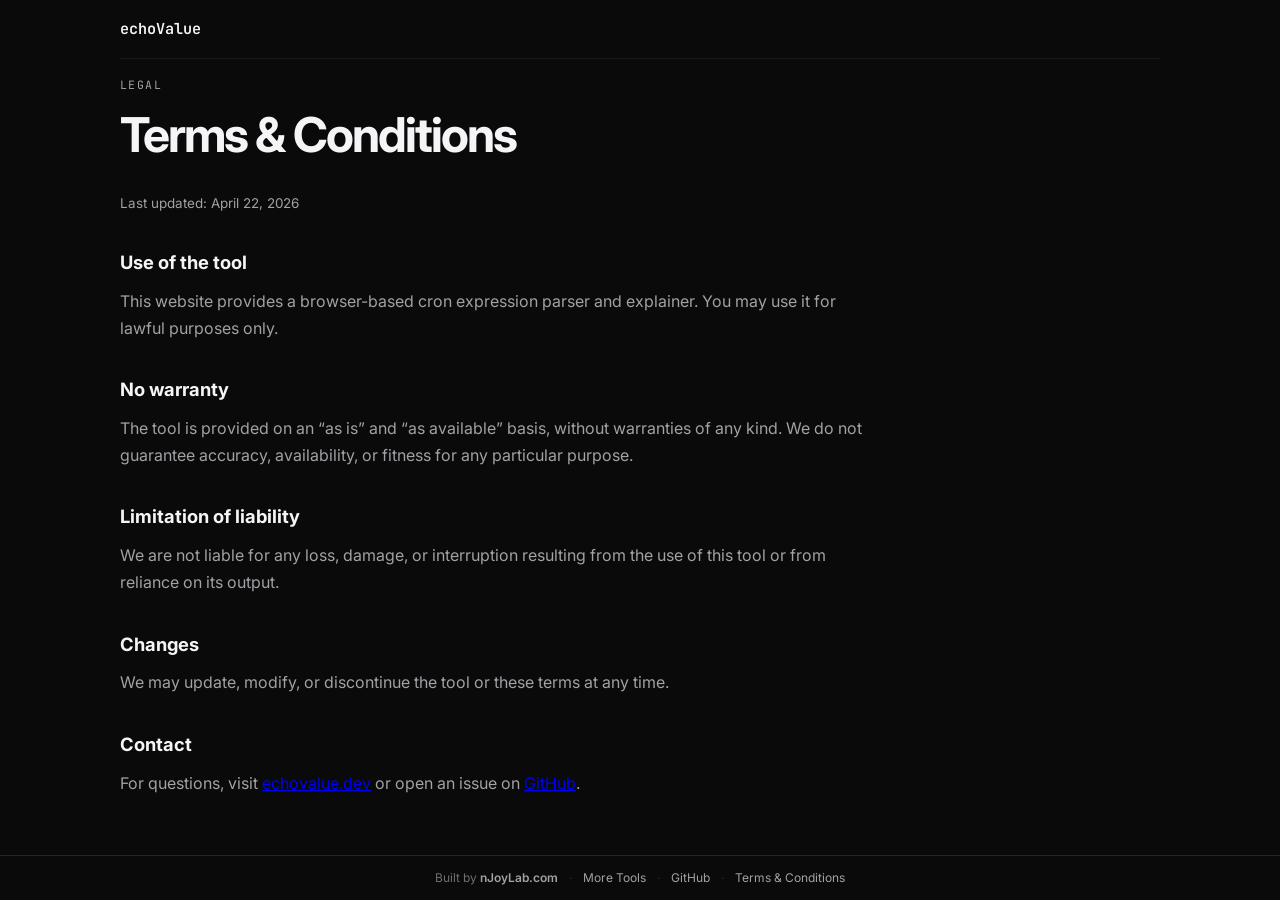
==== toc.html @ 87b90081 "Design: Add footer and minimal terms page" ====
<!doctype html>
<html lang="en">
  <head>
    <meta charset="UTF-8" />
    <meta http-equiv="X-UA-Compatible" content="IE=edge" />
    <meta name="viewport" content="width=device-width, initial-scale=1.0" />
    <title>Terms &amp; Conditions | echoValue Cron Parser</title>
    <meta
      name="description"
      content="Minimal terms and conditions for the echoValue cron expression parser."
    />
    <meta name="robots" content="index,follow" />
    <link rel="canonical" href="https://crontab.echovalue.dev/toc.html" />
    <link rel="preconnect" href="https://fonts.googleapis.com" />
    <link rel="preconnect" href="https://fonts.gstatic.com" crossorigin />
    <link
      rel="stylesheet"
      href="https://fonts.googleapis.com/css2?family=Inter:wght@400;500;600;700&family=JetBrains+Mono:wght@400;500;600&display=swap"
    />
    <link rel="stylesheet" href="./styles.css" />
  </head>
  <body>
    <div class="page-shell">
      <main class="workspace terms-page">
        <section class="toolbar">
          <div class="brand-lockup">
            <span class="brand-mark">echoValue</span>
          </div>
        </section>

        <section class="terms-content">
          <p class="section-label">Legal</p>
          <h1>Terms &amp; Conditions</h1>
          <p class="editor-footnote">Last updated: April 22, 2026</p>

          <h2>Use of the tool</h2>
          <p>
            This website provides a browser-based cron expression parser and explainer.
            You may use it for lawful purposes only.
          </p>

          <h2>No warranty</h2>
          <p>
            The tool is provided on an “as is” and “as available” basis, without warranties
            of any kind. We do not guarantee accuracy, availability, or fitness for any
            particular purpose.
          </p>

          <h2>Limitation of liability</h2>
          <p>
            We are not liable for any loss, damage, or interruption resulting from the use
            of this tool or from reliance on its output.
          </p>

          <h2>Changes</h2>
          <p>
            We may update, modify, or discontinue the tool or these terms at any time.
          </p>

          <h2>Contact</h2>
          <p>
            For questions, visit <a href="https://www.echovalue.dev/" target="_blank" rel="noopener noreferrer">echovalue.dev</a>
            or open an issue on
            <a href="https://github.com/njoylab/crontab.echovalue.dev" target="_blank" rel="noopener noreferrer">GitHub</a>.
          </p>
        </section>
      </main>
      <footer class="site-footer">
        <span>Built by <a href="https://njoylab.com" class="footer-brand" target="_blank" rel="noopener noreferrer">nJoyLab.com</a></span>
        <span class="footer-sep">·</span>
        <a href="https://www.echovalue.dev/" target="_blank" rel="noopener noreferrer">More Tools</a>
        <span class="footer-sep">·</span>
        <a href="https://github.com/njoylab/crontab.echovalue.dev" target="_blank" rel="noopener noreferrer">GitHub</a>
        <span class="footer-sep">·</span>
        <a href="./toc.html">Terms &amp; Conditions</a>
      </footer>
    </div>
  </body>
</html>
---- styles.css ----
:root {
  --color-bg: #0a0a0a;
  --color-surface: #141414;
  --color-surface-muted: #111111;
  --color-border: #262626;
  --color-border-hover: #3a3a3c;
  --color-text-primary: #f5f5f7;
  --color-text-secondary: #a1a1a6;
  --color-text-muted: #6e6e73;
  --color-accent: #0a84ff;
  --color-success: #30d158;
  --color-error: #ff453a;
  --radius-sm: 8px;
  --radius-md: 12px;
  --radius-lg: 16px;
  --font-sans: "Inter", -apple-system, BlinkMacSystemFont, "Segoe UI", sans-serif;
  --font-mono: "JetBrains Mono", "Fira Code", "Monaco", monospace;
  --transition-fast: 0.15s ease;
}

* {
  box-sizing: border-box;
}

html {
  scroll-behavior: smooth;
}

body {
  margin: 0;
  background: var(--color-bg);
  color: var(--color-text-primary);
  font-family: var(--font-sans);
  line-height: 1.7;
  -webkit-font-smoothing: antialiased;
  -moz-osx-font-smoothing: grayscale;
}

::selection {
  background-color: rgba(10, 132, 255, 0.24);
  color: var(--color-text-primary);
}

button,
a,
input {
  font: inherit;
}

code,
.brand-lockup,
.section-label,
.summary-label,
.status-label,
.line-number,
.ghost-link,
.example-chip,
.cron-expression {
  font-family: var(--font-mono);
}

.page-shell {
  min-height: 100vh;
  display: flex;
  flex-direction: column;
}

.workspace {
  flex: 1;
  width: min(1040px, calc(100vw - 3rem));
  margin: 0 auto;
  padding: 1rem 0 3rem;
}

.brand-lockup {
  display: inline-flex;
  align-items: center;
  gap: 0.75rem;
  font-size: 0.95rem;
  font-weight: 600;
}

.brand-subtitle,
.editor-footnote,
.next-run,
.analysis-empty,
.env-card,
.line-number,
.cron-expression,
.editor-label {
  color: var(--color-text-secondary);
}

.brand-subtitle {
  font-size: 0.82rem;
  color: var(--color-text-muted);
}

.section-label,
.status-label {
  color: var(--color-text-muted);
  text-transform: uppercase;
  letter-spacing: 0.12em;
  font-size: 0.72rem;
}

.workspace-head h1,
.inspector-heading h2,
.analysis-card h4 {
  margin: 0;
  letter-spacing: -0.04em;
}

.ghost-link,
.example-chip {
  transition:
    color var(--transition-fast),
    border-color var(--transition-fast),
    background-color var(--transition-fast),
    transform var(--transition-fast);
}

.ghost-link {
  display: inline-flex;
  align-items: center;
  justify-content: center;
  text-decoration: none;
  border: 1px solid var(--color-border);
  border-radius: var(--radius-sm);
  padding: 0.75rem 0.95rem;
}

.ghost-link {
  background: transparent;
  color: var(--color-text-secondary);
}

#load-sample {
  display: none;
}

.ghost-link:hover,
.example-chip:hover {
  color: var(--color-text-primary);
  border-color: var(--color-border-hover);
}

.ghost-link:hover,
.example-chip:hover {
  transform: translateY(-1px);
}

.toolbar {
  display: flex;
  justify-content: space-between;
  align-items: center;
  gap: 1rem;
  padding: 0 0 1rem;
  margin-bottom: 1rem;
  border-bottom: 1px solid #171717;
}

.workspace-head {
  display: flex;
  justify-content: space-between;
  gap: 1.5rem;
  align-items: end;
  margin-bottom: 1rem;
}

.workspace-head h1 {
  max-width: 12ch;
  font-size: clamp(1.5rem, 3vw, 2rem);
  line-height: 1.05;
}

.example-block {
  margin-top: 1rem;
}

.example-row {
  display: flex;
  flex-wrap: wrap;
  gap: 0.65rem;
  justify-content: flex-start;
}

.example-chip {
  cursor: pointer;
  border: 1px solid var(--color-border);
  border-radius: var(--radius-sm);
  background: transparent;
  color: var(--color-text-secondary);
  padding: 0.66rem 0.86rem;
}

.workspace-grid {
  display: grid;
  grid-template-columns: minmax(0, 1.03fr) minmax(320px, 0.97fr);
  gap: 1rem;
}

.editor-column,
.inspector-column {
  min-width: 0;
}

.editor-label {
  display: inline-block;
  margin-bottom: 0.65rem;
  font-size: 0.86rem;
}

input,
.inspector-block,
.analysis-card,
.env-card {
  background: var(--color-surface);
  border: 1px solid var(--color-border);
}

input {
  width: 100%;
  border-radius: var(--radius-lg);
  padding: 1rem 1.1rem;
  color: var(--color-text-primary);
  line-height: 1.4;
  background: var(--color-surface-muted);
}

input:focus {
  outline: 2px solid rgba(10, 132, 255, 0.32);
  outline-offset: 3px;
}

.editor-footnote {
  font-size: 0.84rem;
  margin: 0.75rem 0 0;
}

.inspector-block {
  border-radius: var(--radius-lg);
  padding: 1rem;
}

.inspector-heading {
  margin-bottom: 0.9rem;
}

.inspector-heading h2 {
  font-size: 1.8rem;
}

.analysis-list {
  display: grid;
  gap: 0.75rem;
}

.analysis-card,
.env-card {
  border-radius: var(--radius-md);
  padding: 0.95rem;
}

.analysis-top {
  display: flex;
  justify-content: space-between;
  gap: 1rem;
  align-items: start;
}

.status-pill {
  display: inline-flex;
  align-items: center;
  gap: 0.45rem;
  border-radius: 999px;
  padding: 0.35rem 0.65rem;
  font-size: 0.75rem;
  text-transform: uppercase;
  letter-spacing: 0.08em;
}

.status-pill.valid {
  color: var(--color-success);
  background: rgba(48, 209, 88, 0.08);
}

.status-pill.invalid {
  color: var(--color-error);
  background: rgba(255, 69, 58, 0.08);
}

.cron-expression {
  margin: 0.8rem 0 0;
  font-size: 0.82rem;
}

.analysis-card h4 {
  margin: 0.75rem 0 0;
  font-size: 1.3rem;
}

.explanation {
  margin: 0.7rem 0 0;
  color: var(--color-text-secondary);
}

.runs-list {
  display: flex;
  flex-wrap: wrap;
  gap: 0.45rem;
  margin-top: 0.85rem;
}

.next-run {
  display: inline-flex;
  padding: 0.4rem 0.56rem;
  border-radius: 999px;
  background: rgba(255, 255, 255, 0.03);
  border: 1px solid rgba(255, 255, 255, 0.04);
  font-size: 0.76rem;
}

.analysis-empty {
  padding: 1rem 0.2rem 0.2rem;
}

.terms-page {
  padding-bottom: 2rem;
}

.terms-content {
  max-width: 760px;
}

.terms-content h1 {
  margin: 0 0 1rem;
  font-size: clamp(2rem, 4vw, 3rem);
  letter-spacing: -0.04em;
}

.terms-content h2 {
  margin: 2rem 0 0.6rem;
  font-size: 1.15rem;
}

.terms-content p {
  margin: 0;
  color: var(--color-text-secondary);
}

.site-footer {
  border-top: 1px solid var(--color-border);
  padding: 0.75rem 1.5rem;
  text-align: center;
  font-size: 0.75rem;
  color: var(--color-text-muted);
  flex-shrink: 0;
}

.site-footer a {
  color: var(--color-text-secondary);
  text-decoration: none;
}

.site-footer a:hover {
  color: var(--color-accent);
  text-decoration: underline;
}

.footer-brand {
  font-weight: 600;
  color: var(--color-text-primary);
}

.footer-sep {
  margin: 0 0.5rem;
  opacity: 0.4;
}

@media (max-width: 960px) {
  .workspace-grid,
  .workspace-head {
    grid-template-columns: 1fr;
  }

  .workspace-head {
    align-items: start;
  }

  .example-row {
    justify-content: flex-start;
  }
}

@media (max-width: 640px) {
  .workspace {
    padding-left: 1rem;
    padding-right: 1rem;
  }

  .workspace {
    width: 100%;
  }

  .toolbar {
    flex-direction: column;
    align-items: start;
    gap: 0.9rem;
  }

  #load-sample {
    display: inline-flex;
  }

  .analysis-top {
    flex-direction: column;
    align-items: stretch;
  }

  .site-footer {
    line-height: 1.8;
  }

}
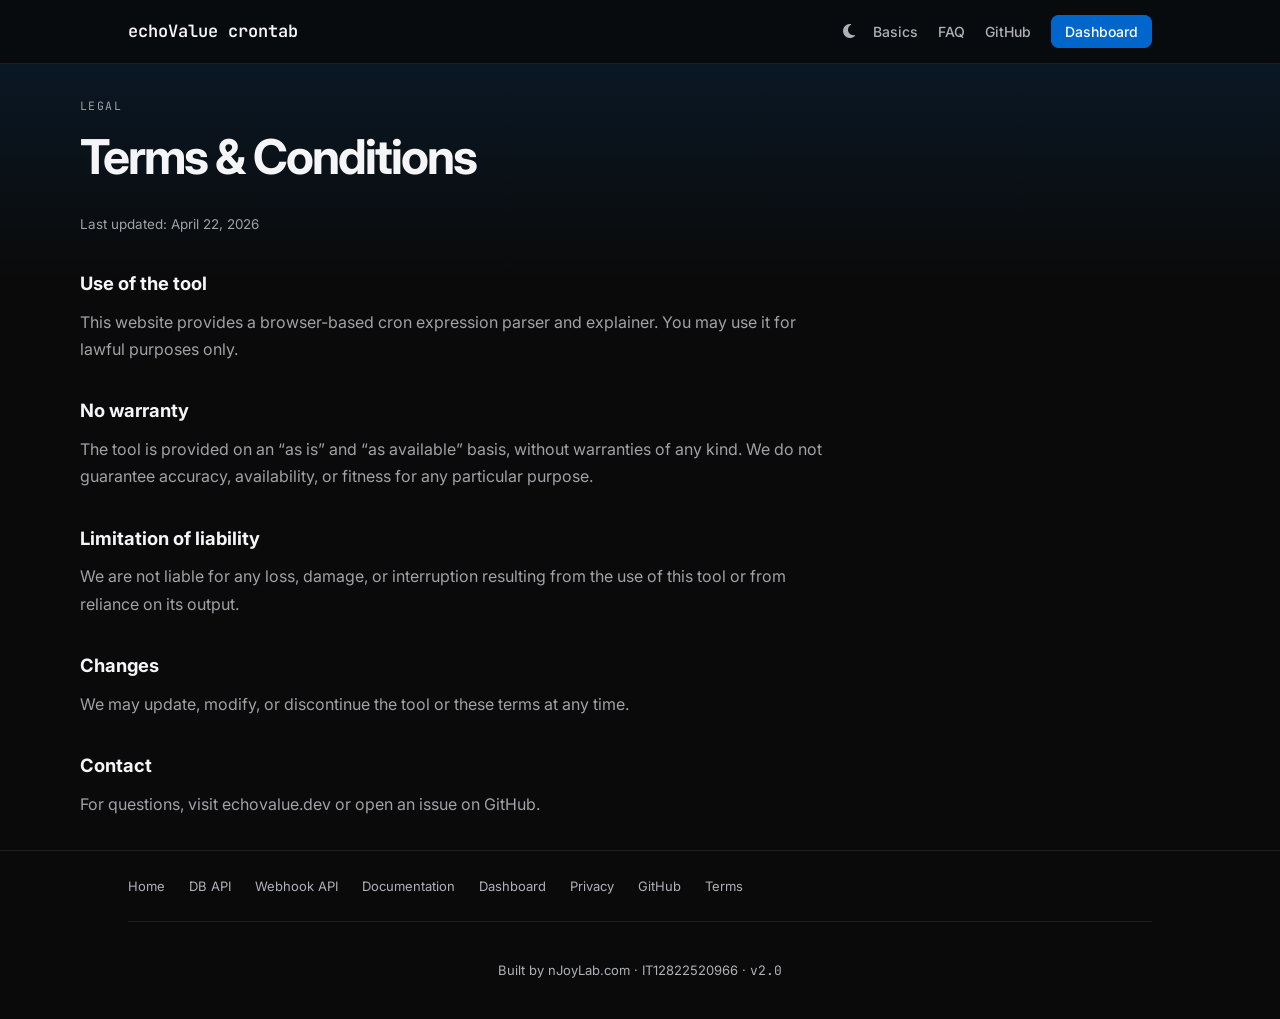
==== commit e9864438: "Design: Align the parser with the echoValue shell. The tool had its own header, orange accent, and s" ====
--- a/toc.html
+++ b/toc.html
@@ -1,79 +1,118 @@
-<!doctype html>
+<!DOCTYPE HTML>
 <html lang="en">
-  <head>
-    <meta charset="UTF-8" />
-    <meta http-equiv="X-UA-Compatible" content="IE=edge" />
-    <meta name="viewport" content="width=device-width, initial-scale=1.0" />
-    <title>Terms &amp; Conditions | echoValue Cron Parser</title>
-    <meta
-      name="description"
-      content="Minimal terms and conditions for the echoValue cron expression parser."
-    />
-    <meta name="robots" content="index,follow" />
-    <link rel="canonical" href="https://crontab.echovalue.dev/toc.html" />
-    <link rel="preconnect" href="https://fonts.googleapis.com" />
-    <link rel="preconnect" href="https://fonts.gstatic.com" crossorigin />
-    <link
-      rel="stylesheet"
-      href="https://fonts.googleapis.com/css2?family=Inter:wght@400;500;600;700&family=JetBrains+Mono:wght@400;500;600&display=swap"
-    />
-    <link rel="stylesheet" href="./styles.css" />
-  </head>
-  <body>
-    <div class="page-shell">
-      <main class="workspace terms-page">
-        <section class="toolbar">
-          <div class="brand-lockup">
-            <span class="brand-mark">echoValue</span>
-          </div>
-        </section>
+	<head>
+		<meta charset="UTF-8" />
+		<meta http-equiv="X-UA-Compatible" content="IE=edge" />
+		<meta name="viewport" content="width=device-width, initial-scale=1.0" />
+		<title>Terms &amp; Conditions | echoValue Cron Parser</title>
+		<meta
+			name="description"
+			content="Minimal terms and conditions for the echoValue cron expression parser."
+		/>
+		<meta name="author" content="Emiliano Saurin" />
+		<meta name="robots" content="index,follow" />
+		<link rel="canonical" href="https://crontab.echovalue.dev/toc.html" />
+		<link rel="icon" href="./favicon.svg" type="image/svg+xml" />
+		<link rel="preconnect" href="https://fonts.googleapis.com" />
+		<link rel="preconnect" href="https://fonts.gstatic.com" crossorigin />
+		<link rel="preconnect" href="https://cdnjs.cloudflare.com" crossorigin />
+		<link
+			rel="stylesheet"
+			href="https://fonts.googleapis.com/css2?family=Inter:wght@300;400;500;600;700&family=JetBrains+Mono:wght@400;500;600&display=swap"
+		/>
+		<link
+			rel="stylesheet"
+			href="https://cdnjs.cloudflare.com/ajax/libs/font-awesome/6.4.0/css/all.min.css"
+			integrity="sha384-iw3OoTErCYJJB9mCa8LNS2hbsQ7M3C0EpIsO/H5+EGAkPGc6rk+V8i04oW/K5xq0"
+			crossorigin="anonymous"
+		/>
+		<link rel="stylesheet" href="./styles.css?v=4" />
+	</head>
+	<body>
+		<a href="#main" class="skip-link">Skip to content</a>
+		<div class="page-shell">
+			<nav class="navbar">
+				<div class="container">
+					<a href="./" class="navbar-brand">echoValue crontab</a>
+					<button class="theme-toggle" type="button" aria-label="Toggle theme">
+						<i class="fa-solid fa-moon"></i>
+						<i class="fa-solid fa-sun"></i>
+					</button>
+					<button class="navbar-toggle" type="button" aria-label="Toggle navigation">
+						<span></span>
+						<span></span>
+						<span></span>
+					</button>
+					<ul class="navbar-nav">
+						<li><a href="./#cron-basics">Basics</a></li>
+						<li><a href="./#faq-title">FAQ</a></li>
+						<li><a href="https://github.com/njoylab/crontab.echovalue.dev" target="_blank" rel="noopener noreferrer">GitHub</a></li>
+						<li><a href="https://dash.echovalue.dev" class="navbar-cta" target="_blank" rel="noopener noreferrer">Dashboard</a></li>
+					</ul>
+				</div>
+			</nav>
+			<main id="main" class="workspace terms-page">
+				<section class="terms-content">
+					<p class="section-label">Legal</p>
+					<h1>Terms &amp; Conditions</h1>
+					<p class="editor-footnote">Last updated: April 22, 2026</p>
 
-        <section class="terms-content">
-          <p class="section-label">Legal</p>
-          <h1>Terms &amp; Conditions</h1>
-          <p class="editor-footnote">Last updated: April 22, 2026</p>
+					<h2>Use of the tool</h2>
+					<p>
+						This website provides a browser-based cron expression parser and explainer.
+						You may use it for lawful purposes only.
+					</p>
 
-          <h2>Use of the tool</h2>
-          <p>
-            This website provides a browser-based cron expression parser and explainer.
-            You may use it for lawful purposes only.
-          </p>
+					<h2>No warranty</h2>
+					<p>
+						The tool is provided on an “as is” and “as available” basis, without warranties
+						of any kind. We do not guarantee accuracy, availability, or fitness for any
+						particular purpose.
+					</p>
 
-          <h2>No warranty</h2>
-          <p>
-            The tool is provided on an “as is” and “as available” basis, without warranties
-            of any kind. We do not guarantee accuracy, availability, or fitness for any
-            particular purpose.
-          </p>
+					<h2>Limitation of liability</h2>
+					<p>
+						We are not liable for any loss, damage, or interruption resulting from the use
+						of this tool or from reliance on its output.
+					</p>
 
-          <h2>Limitation of liability</h2>
-          <p>
-            We are not liable for any loss, damage, or interruption resulting from the use
-            of this tool or from reliance on its output.
-          </p>
+					<h2>Changes</h2>
+					<p>
+						We may update, modify, or discontinue the tool or these terms at any time.
+					</p>
 
-          <h2>Changes</h2>
-          <p>
-            We may update, modify, or discontinue the tool or these terms at any time.
-          </p>
-
-          <h2>Contact</h2>
-          <p>
-            For questions, visit <a href="https://www.echovalue.dev/" target="_blank" rel="noopener noreferrer">echovalue.dev</a>
-            or open an issue on
-            <a href="https://github.com/njoylab/crontab.echovalue.dev" target="_blank" rel="noopener noreferrer">GitHub</a>.
-          </p>
-        </section>
-      </main>
-      <footer class="site-footer">
-        <span>Built by <a href="https://njoylab.com" class="footer-brand" target="_blank" rel="noopener noreferrer">nJoyLab.com</a></span>
-        <span class="footer-sep">·</span>
-        <a href="https://www.echovalue.dev/" target="_blank" rel="noopener noreferrer">More Tools</a>
-        <span class="footer-sep">·</span>
-        <a href="https://github.com/njoylab/crontab.echovalue.dev" target="_blank" rel="noopener noreferrer">GitHub</a>
-        <span class="footer-sep">·</span>
-        <a href="./toc.html">Terms &amp; Conditions</a>
-      </footer>
-    </div>
-  </body>
+					<h2>Contact</h2>
+					<p>
+						For questions, visit <a href="https://www.echovalue.dev/" target="_blank" rel="noopener noreferrer">echovalue.dev</a>
+						or open an issue on
+						<a href="https://github.com/njoylab/crontab.echovalue.dev" target="_blank" rel="noopener noreferrer">GitHub</a>.
+					</p>
+				</section>
+			</main>
+			<footer class="footer">
+				<div class="container">
+					<div class="footer-content">
+						<ul class="footer-links">
+							<li><a href="https://www.echovalue.dev/" target="_blank" rel="noopener noreferrer">Home</a></li>
+							<li><a href="https://www.echovalue.dev/db-api/" target="_blank" rel="noopener noreferrer">DB API</a></li>
+							<li><a href="https://www.echovalue.dev/webhook-api/" target="_blank" rel="noopener noreferrer">Webhook API</a></li>
+							<li><a href="https://docs.echovalue.dev" target="_blank" rel="noopener noreferrer">Documentation</a></li>
+							<li><a href="https://dash.echovalue.dev" target="_blank" rel="noopener noreferrer">Dashboard</a></li>
+							<li><a href="https://www.echovalue.dev/privacy" target="_blank" rel="noopener noreferrer">Privacy</a></li>
+							<li><a href="https://github.com/njoylab" target="_blank" rel="noopener noreferrer">GitHub</a></li>
+							<li><a href="./toc.html" aria-current="page">Terms</a></li>
+						</ul>
+					</div>
+					<div class="footer-bottom">
+						<p>
+							Built by <a href="https://www.njoylab.com" target="_blank" rel="noopener noreferrer">nJoyLab.com</a> ·
+							IT12822520966 · <span class="text-mono">v2.0</span>
+						</p>
+					</div>
+				</div>
+			</footer>
+		</div>
+		<script src="./assets/js/nav-toggle.js?v=1"></script>
+		<script src="./assets/js/theme-toggle.js?v=1"></script>
+	</body>
 </html>
--- a/styles.css
+++ b/styles.css
@@ -1,21 +1,71 @@
 :root {
-  --color-bg: #0a0a0a;
-  --color-surface: #141414;
-  --color-surface-muted: #111111;
-  --color-border: #262626;
-  --color-border-hover: #3a3a3c;
-  --color-text-primary: #f5f5f7;
-  --color-text-secondary: #a1a1a6;
-  --color-text-muted: #6e6e73;
-  --color-accent: #0a84ff;
-  --color-success: #30d158;
-  --color-error: #ff453a;
+  --ev-color-bg: #0a0a0a;
+  --ev-color-bg-subtle: #101012;
+  --ev-color-surface: #141414;
+  --ev-color-surface-raised: #1c1c1e;
+  --ev-color-border: #262626;
+  --ev-color-border-hover: #3a3a3c;
+  --ev-color-text: #f5f5f7;
+  --ev-color-text-muted: #a1a1a6;
+  --ev-color-text-subtle: #b0b0b8;
+  --ev-color-accent: #0a84ff;
+  --ev-color-accent-hover: #64d2ff;
+  --ev-color-accent-soft: rgba(10, 132, 255, 0.14);
+  --ev-color-success: #30d158;
+  --ev-color-error: #ff453a;
+  --ev-container-page: 1120px;
+  --color-bg: var(--ev-color-bg);
+  --color-bg-subtle: var(--ev-color-bg-subtle);
+  --color-surface: var(--ev-color-surface);
+  --color-surface-raised: var(--ev-color-surface-raised);
+  --color-surface-muted: var(--ev-color-bg-subtle);
+  --color-border: var(--ev-color-border);
+  --color-border-hover: var(--ev-color-border-hover);
+  --color-border-subtle: #1e1e1e;
+  --color-text-primary: var(--ev-color-text);
+  --color-text-secondary: var(--ev-color-text-muted);
+  --color-text-muted: var(--ev-color-text-subtle);
+  --color-accent: var(--ev-color-accent);
+  --color-accent-hover: var(--ev-color-accent-hover);
+  --color-accent-soft: var(--ev-color-accent-soft);
+  --color-accent-blue: #0066cc;
+  --color-accent-cyan: #006d8f;
+  --color-success: var(--ev-color-success);
+  --color-error: var(--ev-color-error);
+  --color-overlay: rgba(255, 255, 255, 0.03);
+  --color-overlay-border: rgba(255, 255, 255, 0.04);
   --radius-sm: 8px;
   --radius-md: 12px;
   --radius-lg: 16px;
+  --spacing-md: 1.5rem;
+  --spacing-lg: 3rem;
   --font-sans: "Inter", -apple-system, BlinkMacSystemFont, "Segoe UI", sans-serif;
-  --font-mono: "JetBrains Mono", "Fira Code", "Monaco", monospace;
-  --transition-fast: 0.15s ease;
+  --font-mono: "JetBrains Mono", "Fira Code", Monaco, monospace;
+  --transition-fast: 0.18s ease;
+  --transition-base: 0.22s cubic-bezier(0.4, 0, 0.2, 1);
+}
+
+[data-theme="light"] {
+  --color-bg: #ffffff;
+  --color-bg-subtle: #f5f5f7;
+  --color-surface: #f5f5f7;
+  --color-surface-raised: #e8e8ed;
+  --color-surface-muted: #ffffff;
+  --color-border: #d2d2d7;
+  --color-border-hover: #b0b0b5;
+  --color-border-subtle: #e8e8ed;
+  --color-text-primary: #1d1d1f;
+  --color-text-secondary: #6e6e73;
+  --color-text-muted: #5f6368;
+  --color-accent: #0066cc;
+  --color-accent-hover: #007a99;
+  --color-accent-soft: rgba(0, 102, 204, 0.14);
+  --color-accent-blue: #0066cc;
+  --color-accent-cyan: #007a99;
+  --color-success: #0f6428;
+  --color-error: #c41a16;
+  --color-overlay: rgba(0, 0, 0, 0.04);
+  --color-overlay-border: rgba(0, 0, 0, 0.06);
 }
 
 * {
@@ -28,16 +78,19 @@
 
 body {
   margin: 0;
-  background: var(--color-bg);
+  background:
+    linear-gradient(180deg, var(--color-accent-soft), transparent 280px),
+    var(--color-bg);
   color: var(--color-text-primary);
   font-family: var(--font-sans);
   line-height: 1.7;
+  overflow-x: hidden;
   -webkit-font-smoothing: antialiased;
   -moz-osx-font-smoothing: grayscale;
 }
 
 ::selection {
-  background-color: rgba(10, 132, 255, 0.24);
+  background-color: var(--color-accent-soft);
   color: var(--color-text-primary);
 }
 
@@ -48,7 +101,7 @@
 }
 
 code,
-.brand-lockup,
+.navbar-brand,
 .section-label,
 .summary-label,
 .status-label,
@@ -63,21 +116,181 @@
   min-height: 100vh;
   display: flex;
   flex-direction: column;
+  padding-top: 64px;
+}
+
+.skip-link {
+  position: absolute;
+  top: -40px;
+  left: 0;
+  background: var(--color-accent-blue);
+  color: #fff;
+  padding: 0.5rem 1rem;
+  z-index: 1100;
+  text-decoration: none;
+  border-radius: 0 0 var(--radius-sm) 0;
+  font-family: var(--font-mono);
+  font-size: 0.875rem;
+}
+
+.skip-link:focus {
+  top: 0;
+  outline: 2px solid var(--color-text-primary);
+  outline-offset: 2px;
+}
+
+.navbar {
+  position: fixed;
+  top: 0;
+  left: 0;
+  right: 0;
+  background-color: rgba(10, 10, 10, 0.88);
+  backdrop-filter: blur(16px) saturate(160%);
+  -webkit-backdrop-filter: blur(16px) saturate(160%);
+  border-bottom: 1px solid var(--color-border-subtle);
+  z-index: 1000;
+  height: 64px;
+  display: flex;
+  align-items: center;
+}
+
+[data-theme="light"] .navbar {
+  background-color: rgba(255, 255, 255, 0.8);
+}
+
+[data-theme="light"] body {
+  background: var(--color-bg);
+}
+
+.navbar .container {
+  max-width: var(--ev-container-page);
+  margin: 0 auto;
+  padding: 0 var(--spacing-lg);
+  display: flex;
+  justify-content: space-between;
+  align-items: center;
+  width: 100%;
+}
+
+.navbar-brand {
+  text-decoration: none;
+  color: var(--color-text-primary);
+  font-weight: 600;
+  font-size: 1.0625rem;
+  letter-spacing: 0;
+}
+
+.theme-toggle {
+  margin-left: auto;
+  margin-right: 0.75rem;
+  background: none;
+  border: none;
+  cursor: pointer;
+  padding: 0.375rem;
+  color: var(--color-text-muted);
+  font-size: 1rem;
+  line-height: 1;
+  display: flex;
+  align-items: center;
+  justify-content: center;
+  border-radius: var(--radius-sm);
+}
+
+.theme-toggle:hover {
+  color: var(--color-text-primary);
+}
+
+.theme-toggle .fa-moon,
+[data-theme="light"] .theme-toggle .fa-sun {
+  display: inline;
+}
+
+.theme-toggle .fa-sun,
+[data-theme="light"] .theme-toggle .fa-moon {
+  display: none;
+}
+
+.navbar-toggle {
+  display: none;
+  background: none;
+  border: none;
+  cursor: pointer;
+  padding: 0.5rem;
+  z-index: 1001;
+}
+
+.navbar-toggle span {
+  display: block;
+  width: 20px;
+  height: 1.5px;
+  background: var(--color-text-secondary);
+  margin: 5px 0;
+  transition: transform var(--transition-base), opacity var(--transition-fast);
+}
+
+.navbar-toggle.active span:nth-child(1) {
+  transform: rotate(45deg) translate(4px, 4px);
+}
+
+.navbar-toggle.active span:nth-child(2) {
+  opacity: 0;
+}
+
+.navbar-toggle.active span:nth-child(3) {
+  transform: rotate(-45deg) translate(4px, -4px);
+}
+
+.navbar-nav {
+  display: flex;
+  gap: 1.25rem;
+  list-style: none;
+  align-items: center;
+  margin: 0;
+  padding: 0;
+}
+
+.navbar-nav a {
+  text-decoration: none;
+  color: var(--color-text-muted);
+  font-size: 0.875rem;
+  font-weight: 500;
+  position: relative;
+}
+
+.navbar-nav a:hover {
+  color: var(--color-text-primary);
+}
+
+.navbar-nav .navbar-cta {
+  color: #fff;
+  background-color: var(--color-accent-blue);
+  border: 1px solid var(--color-accent-blue);
+  border-radius: var(--radius-sm);
+  padding: 0.45rem 0.8rem;
+}
+
+.navbar-nav .navbar-cta:hover {
+  color: #fff;
+  background-color: var(--color-accent-cyan);
+  border-color: var(--color-accent-cyan);
+}
+
+.related-row a,
+.terms-content a {
+  color: var(--color-text-secondary);
+  text-decoration: none;
+}
+
+.related-row a:hover,
+.terms-content a:hover {
+  color: var(--color-accent-hover);
 }
 
 .workspace {
   flex: 1;
-  width: min(1040px, calc(100vw - 3rem));
+  width: min(1120px, calc(100vw - 3rem));
   margin: 0 auto;
-  padding: 1rem 0 3rem;
-}
-
-.brand-lockup {
-  display: inline-flex;
-  align-items: center;
-  gap: 0.75rem;
-  font-size: 0.95rem;
-  font-weight: 600;
+  padding: 2rem 0 3rem;
 }
 
 .brand-subtitle,
@@ -105,10 +318,12 @@
 }
 
 .workspace-head h1,
+.content-section h2,
 .inspector-heading h2,
-.analysis-card h4 {
+.info-card h3,
+.analysis-card h3 {
   margin: 0;
-  letter-spacing: -0.04em;
+  letter-spacing: 0;
 }
 
 .ghost-link,
@@ -127,7 +342,8 @@
   text-decoration: none;
   border: 1px solid var(--color-border);
   border-radius: var(--radius-sm);
-  padding: 0.75rem 0.95rem;
+  padding: 0.7rem 0.9rem;
+  cursor: pointer;
 }
 
 .ghost-link {
@@ -135,14 +351,11 @@
   color: var(--color-text-secondary);
 }
 
-#load-sample {
-  display: none;
-}
-
 .ghost-link:hover,
 .example-chip:hover {
   color: var(--color-text-primary);
   border-color: var(--color-border-hover);
+  background: var(--color-overlay);
 }
 
 .ghost-link:hover,
@@ -150,28 +363,28 @@
   transform: translateY(-1px);
 }
 
-.toolbar {
-  display: flex;
-  justify-content: space-between;
-  align-items: center;
-  gap: 1rem;
-  padding: 0 0 1rem;
-  margin-bottom: 1rem;
-  border-bottom: 1px solid #171717;
-}
-
 .workspace-head {
   display: flex;
   justify-content: space-between;
   gap: 1.5rem;
   align-items: end;
-  margin-bottom: 1rem;
+  margin-bottom: 1.2rem;
 }
 
 .workspace-head h1 {
-  max-width: 12ch;
-  font-size: clamp(1.5rem, 3vw, 2rem);
-  line-height: 1.05;
+  font-size: clamp(2rem, 4vw, 3.2rem);
+  line-height: 1.02;
+  overflow-wrap: break-word;
+}
+
+.hero-copy {
+  width: 100%;
+  max-width: 680px;
+  margin: 0.85rem 0 0;
+  color: var(--color-text-secondary);
+  font-size: 1rem;
+  line-height: 1.65;
+  overflow-wrap: break-word;
 }
 
 .example-block {
@@ -198,6 +411,17 @@
   display: grid;
   grid-template-columns: minmax(0, 1.03fr) minmax(320px, 0.97fr);
   gap: 1rem;
+  max-width: 100%;
+}
+
+.tool-panel {
+  width: min(960px, 100%);
+  margin: 0 auto;
+  padding: 1.25rem;
+  background: var(--color-surface);
+  border: 1px solid var(--color-border);
+  border-radius: var(--radius-lg);
+  box-shadow: 0 16px 40px rgba(0, 0, 0, 0.24);
 }
 
 .editor-column,
@@ -211,25 +435,42 @@
   font-size: 0.86rem;
 }
 
+.input-row {
+  display: grid;
+  grid-template-columns: minmax(0, 1fr) auto;
+  gap: 0.75rem;
+  align-items: center;
+}
+
 input,
 .inspector-block,
 .analysis-card,
+.info-card,
+.faq-list details,
 .env-card {
   background: var(--color-surface);
   border: 1px solid var(--color-border);
 }
 
 input {
+  min-width: 0;
   width: 100%;
-  border-radius: var(--radius-lg);
-  padding: 1rem 1.1rem;
+  min-height: 48px;
+  border-radius: var(--radius-md);
+  padding: 0.85rem 1rem;
   color: var(--color-text-primary);
   line-height: 1.4;
   background: var(--color-surface-muted);
+  font-family: var(--font-mono);
+}
+
+.copy-button {
+  white-space: nowrap;
 }
 
 input:focus {
-  outline: 2px solid rgba(10, 132, 255, 0.32);
+  border-color: var(--color-accent);
+  outline: 2px solid var(--color-accent-soft);
   outline-offset: 3px;
 }
 
@@ -238,9 +479,24 @@
   margin: 0.75rem 0 0;
 }
 
+.field-chip {
+  border: 0;
+  background: transparent;
+  color: var(--color-accent-hover);
+  cursor: pointer;
+  padding: 0;
+  font: inherit;
+  font-family: var(--font-mono);
+}
+
+.field-chip:hover {
+  text-decoration: underline;
+}
+
 .inspector-block {
-  border-radius: var(--radius-lg);
+  border-radius: var(--radius-md);
   padding: 1rem;
+  background: var(--color-surface-raised);
 }
 
 .inspector-heading {
@@ -248,7 +504,7 @@
 }
 
 .inspector-heading h2 {
-  font-size: 1.8rem;
+  font-size: 1.25rem;
 }
 
 .analysis-list {
@@ -273,7 +529,7 @@
   display: inline-flex;
   align-items: center;
   gap: 0.45rem;
-  border-radius: 999px;
+  border-radius: var(--radius-sm);
   padding: 0.35rem 0.65rem;
   font-size: 0.75rem;
   text-transform: uppercase;
@@ -295,7 +551,7 @@
   font-size: 0.82rem;
 }
 
-.analysis-card h4 {
+.analysis-card h3 {
   margin: 0.75rem 0 0;
   font-size: 1.3rem;
 }
@@ -315,14 +571,151 @@
 .next-run {
   display: inline-flex;
   padding: 0.4rem 0.56rem;
-  border-radius: 999px;
-  background: rgba(255, 255, 255, 0.03);
-  border: 1px solid rgba(255, 255, 255, 0.04);
+  border-radius: var(--radius-sm);
+  background: var(--color-overlay);
+  border: 1px solid var(--color-overlay-border);
   font-size: 0.76rem;
+}
+
+.content-section {
+  display: grid;
+  gap: 1rem;
+  width: min(960px, 100%);
+  margin: 2rem auto 0;
+}
+
+.section-copy {
+  max-width: 760px;
+}
+
+.content-section h2 {
+  font-size: clamp(1.4rem, 2.5vw, 2rem);
+  line-height: 1.18;
+}
+
+.section-copy p:not(.section-label),
+.info-card p,
+.faq-list p {
+  margin: 0.6rem 0 0;
+  color: var(--color-text-secondary);
+}
+
+.info-grid {
+  display: grid;
+  grid-template-columns: repeat(3, minmax(0, 1fr));
+  gap: 0.75rem;
+}
+
+.info-card {
+  border-radius: var(--radius-md);
+  padding: 1rem;
+}
+
+.info-card h3 {
+  font-size: 1rem;
+}
+
+.info-card code {
+  white-space: nowrap;
+}
+
+.faq-list {
+  display: grid;
+  gap: 0.75rem;
+}
+
+.faq-list details {
+  border-radius: var(--radius-md);
+  padding: 0.95rem 1rem;
+}
+
+.faq-list summary {
+  cursor: pointer;
+  color: var(--color-text-primary);
+  font-weight: 600;
+}
+
+.related-tools {
+  padding-top: 0.5rem;
+}
+
+.related-row {
+  display: flex;
+  flex-wrap: wrap;
+  gap: 0.75rem;
+}
+
+.related-row a {
+  display: inline-flex;
+  align-items: center;
+  min-height: 40px;
+  border: 1px solid var(--color-border);
+  border-radius: var(--radius-sm);
+  padding: 0.45rem 0.75rem;
+}
+
+.related-row a:hover {
+  border-color: var(--color-border-hover);
+  background: var(--color-overlay);
 }
 
 .analysis-empty {
   padding: 1rem 0.2rem 0.2rem;
+}
+
+.field-dialog {
+  width: min(560px, calc(100vw - 2rem));
+  border: 1px solid var(--color-border);
+  border-radius: var(--radius-lg);
+  background: var(--color-surface);
+  color: var(--color-text-primary);
+  padding: 1rem;
+}
+
+.field-dialog::backdrop {
+  background: rgba(0, 0, 0, 0.72);
+}
+
+.field-dialog-head {
+  display: flex;
+  justify-content: space-between;
+  gap: 1rem;
+  align-items: start;
+}
+
+.field-dialog h2 {
+  margin: 0.4rem 0 0;
+  letter-spacing: -0.04em;
+}
+
+.field-dialog-copy {
+  margin: 0.75rem 0 0;
+  color: var(--color-text-secondary);
+}
+
+.field-dialog-body {
+  margin-top: 1rem;
+  color: var(--color-text-secondary);
+  display: grid;
+  gap: 0.75rem;
+}
+
+.field-dialog-body p,
+.field-dialog-body ul {
+  margin: 0;
+}
+
+.field-dialog-body ul {
+  padding-left: 1.2rem;
+}
+
+.dialog-close {
+  border: 1px solid var(--color-border);
+  border-radius: var(--radius-sm);
+  background: transparent;
+  color: var(--color-text-secondary);
+  padding: 0.45rem 0.7rem;
+  cursor: pointer;
 }
 
 .terms-page {
@@ -349,68 +742,138 @@
   color: var(--color-text-secondary);
 }
 
-.site-footer {
-  border-top: 1px solid var(--color-border);
-  padding: 0.75rem 1.5rem;
-  text-align: center;
-  font-size: 0.75rem;
+.container {
+  max-width: var(--ev-container-page);
+  margin: 0 auto;
+  padding: 0 var(--spacing-lg);
+  width: 100%;
+}
+
+.footer {
+  background-color: var(--color-bg);
+  border-top: 1px solid var(--color-border-subtle);
+  padding: var(--spacing-md) 0;
+  font-size: 0.8125rem;
   color: var(--color-text-muted);
   flex-shrink: 0;
 }
 
-.site-footer a {
-  color: var(--color-text-secondary);
+.footer-content {
+  display: flex;
+  justify-content: space-between;
+  align-items: center;
+  gap: var(--spacing-md);
+  margin-bottom: var(--spacing-md);
+  flex-wrap: wrap;
+}
+
+.footer-links {
+  display: flex;
+  gap: 0.75rem 1.5rem;
+  list-style: none;
+  flex-wrap: wrap;
+  margin: 0;
+  padding: 0;
+}
+
+.footer-links a,
+.footer a {
+  color: var(--color-text-muted);
   text-decoration: none;
-}
-
-.site-footer a:hover {
-  color: var(--color-accent);
-  text-decoration: underline;
-}
-
-.footer-brand {
-  font-weight: 600;
-  color: var(--color-text-primary);
-}
-
-.footer-sep {
-  margin: 0 0.5rem;
-  opacity: 0.4;
-}
-
-@media (max-width: 960px) {
+  font-size: 0.8125rem;
+}
+
+.footer-links a:hover,
+.footer a:hover {
+  color: var(--color-text-primary);
+}
+
+.footer-bottom {
+  text-align: center;
+  padding-top: var(--spacing-md);
+  border-top: 1px solid var(--color-border-subtle);
+}
+
+.text-mono {
+  font-family: var(--font-mono);
+}
+
+@media (max-width: 768px) {
+  .page-shell {
+    padding-top: 56px;
+  }
+
+  .navbar {
+    height: 56px;
+  }
+
+  .navbar .container,
+  .container {
+    padding: 0 var(--spacing-md);
+  }
+
+  .navbar-toggle {
+    display: block;
+  }
+
+  .navbar-nav {
+    display: none;
+    position: absolute;
+    top: 100%;
+    left: 0;
+    right: 0;
+    background-color: var(--color-surface);
+    border-bottom: 1px solid var(--color-border);
+    flex-direction: column;
+    gap: 0;
+    padding: 0.75rem 0;
+    align-items: stretch;
+  }
+
+  .navbar-nav.active {
+    display: flex;
+  }
+
+  .navbar-nav li {
+    width: 100%;
+  }
+
+  .navbar-nav a {
+    display: block;
+    padding: 0.75rem var(--spacing-md);
+    font-size: 0.9375rem;
+  }
+
+  .navbar-nav .navbar-cta {
+    margin: 0.5rem var(--spacing-md) 0;
+    text-align: center;
+  }
+
   .workspace-grid,
-  .workspace-head {
+  .info-grid {
     grid-template-columns: 1fr;
   }
 
-  .workspace-head {
-    align-items: start;
-  }
-
-  .example-row {
-    justify-content: flex-start;
-  }
-}
-
-@media (max-width: 640px) {
   .workspace {
+    width: 100%;
+    max-width: 100%;
     padding-left: 1rem;
     padding-right: 1rem;
   }
 
-  .workspace {
-    width: 100%;
-  }
-
-  .toolbar {
+  .workspace-head {
     flex-direction: column;
     align-items: start;
-    gap: 0.9rem;
-  }
-
-  #load-sample {
-    display: inline-flex;
+    max-width: 100%;
+  }
+
+  .input-row {
+    grid-template-columns: 1fr;
+  }
+
+  #load-sample,
+  .copy-button {
+    width: 100%;
   }
 
   .analysis-top {
@@ -418,8 +881,12 @@
     align-items: stretch;
   }
 
-  .site-footer {
-    line-height: 1.8;
-  }
-
-}
+  .footer-content {
+    flex-direction: column;
+    align-items: center;
+  }
+
+  .footer-links {
+    justify-content: center;
+  }
+}
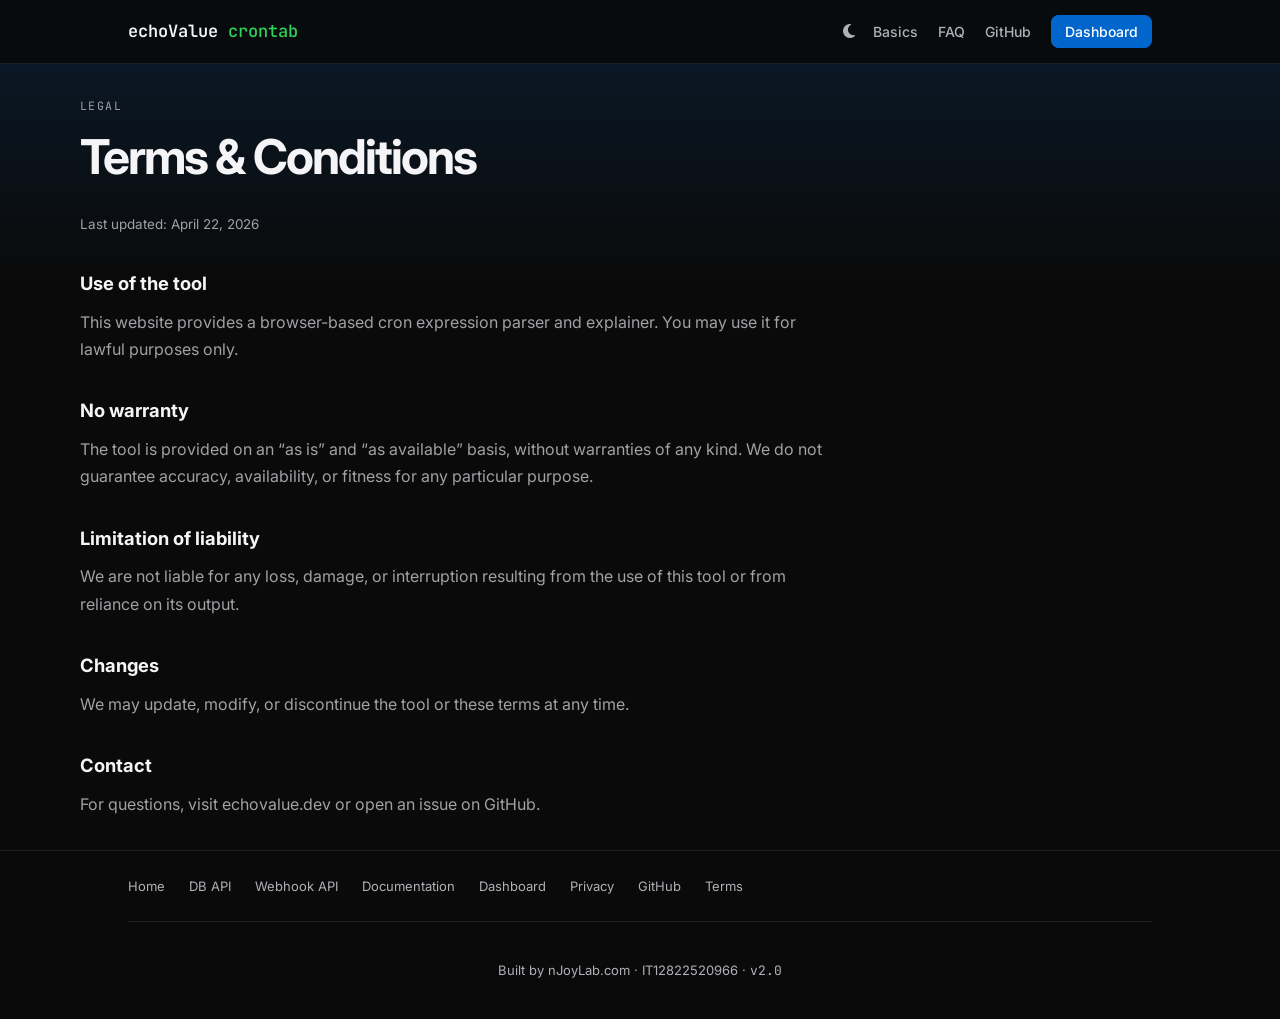
==== commit ffa42730: "Design: Paint the tool name green in the brand." ====
--- a/toc.html
+++ b/toc.html
@@ -26,14 +26,14 @@
 			integrity="sha384-iw3OoTErCYJJB9mCa8LNS2hbsQ7M3C0EpIsO/H5+EGAkPGc6rk+V8i04oW/K5xq0"
 			crossorigin="anonymous"
 		/>
-		<link rel="stylesheet" href="./styles.css?v=4" />
+		<link rel="stylesheet" href="./styles.css?v=5" />
 	</head>
 	<body>
 		<a href="#main" class="skip-link">Skip to content</a>
 		<div class="page-shell">
 			<nav class="navbar">
 				<div class="container">
-					<a href="./" class="navbar-brand">echoValue crontab</a>
+					<a href="./" class="navbar-brand">echoValue <span class="brand-product">crontab</span></a>
 					<button class="theme-toggle" type="button" aria-label="Toggle theme">
 						<i class="fa-solid fa-moon"></i>
 						<i class="fa-solid fa-sun"></i>
--- a/styles.css
+++ b/styles.css
@@ -180,6 +180,11 @@
   letter-spacing: 0;
 }
 
+.navbar-brand .brand-product {
+  color: var(--ev-color-success);
+  font-weight: 500;
+}
+
 .theme-toggle {
   margin-left: auto;
   margin-right: 0.75rem;
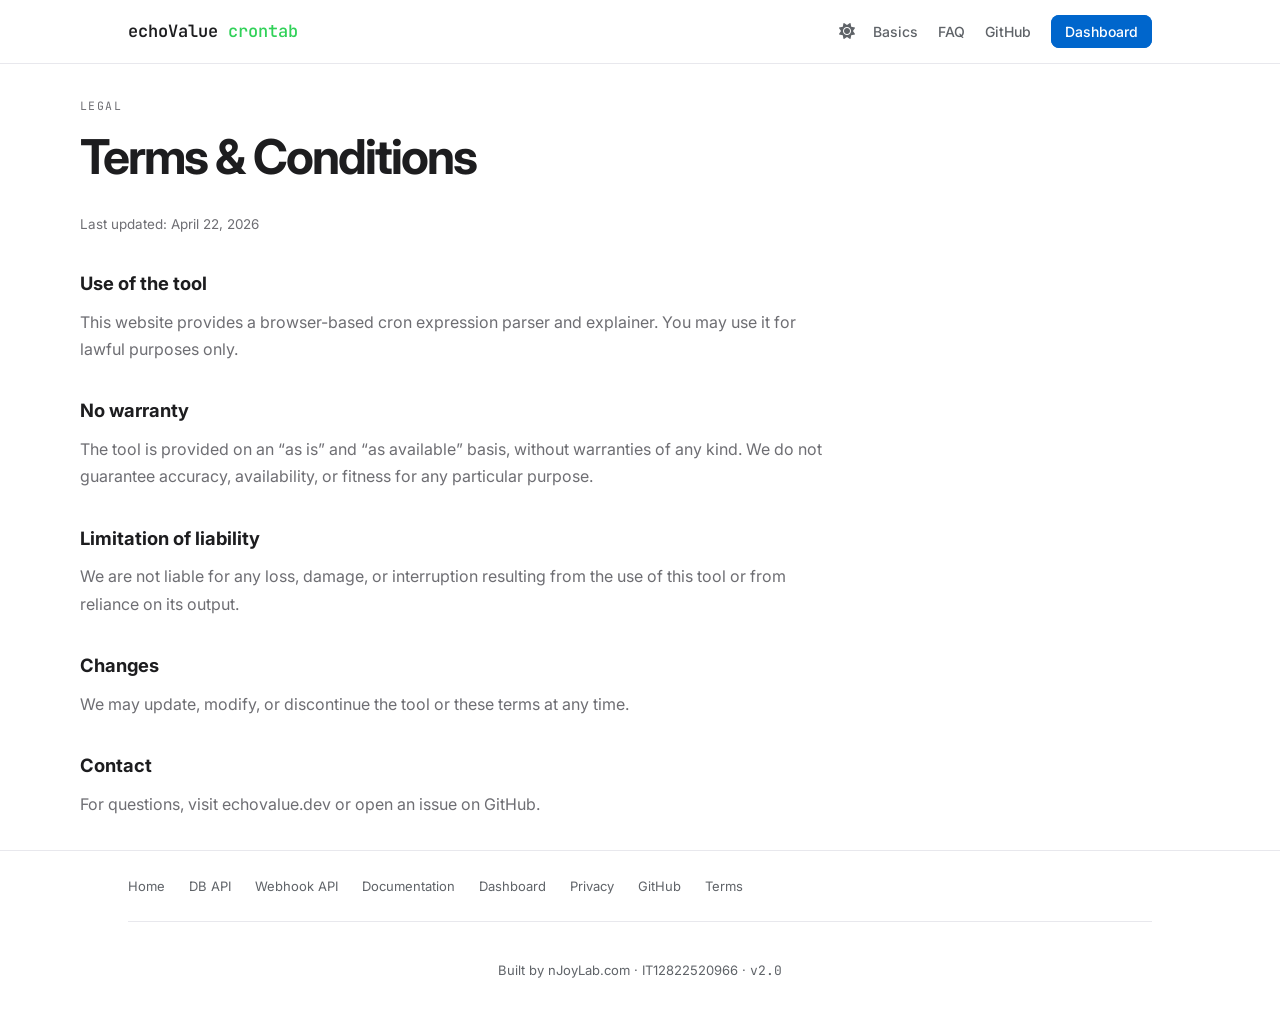
==== commit 27cd87a0: "fix(cron): correct parsing and previews with regression coverage" ====
--- a/toc.html
+++ b/toc.html
@@ -38,12 +38,12 @@
 						<i class="fa-solid fa-moon"></i>
 						<i class="fa-solid fa-sun"></i>
 					</button>
-					<button class="navbar-toggle" type="button" aria-label="Toggle navigation">
+					<button class="navbar-toggle" type="button" aria-label="Toggle navigation" aria-controls="navbar-nav" aria-expanded="false">
 						<span></span>
 						<span></span>
 						<span></span>
 					</button>
-					<ul class="navbar-nav">
+					<ul class="navbar-nav" id="navbar-nav">
 						<li><a href="./#cron-basics">Basics</a></li>
 						<li><a href="./#faq-title">FAQ</a></li>
 						<li><a href="https://github.com/njoylab/crontab.echovalue.dev" target="_blank" rel="noopener noreferrer">GitHub</a></li>
@@ -112,7 +112,7 @@
 				</div>
 			</footer>
 		</div>
-		<script src="./assets/js/nav-toggle.js?v=1"></script>
-		<script src="./assets/js/theme-toggle.js?v=1"></script>
+		<script src="./assets/js/nav-toggle.js?v=2"></script>
+		<script src="./assets/js/theme-toggle.js?v=2"></script>
 	</body>
 </html>
